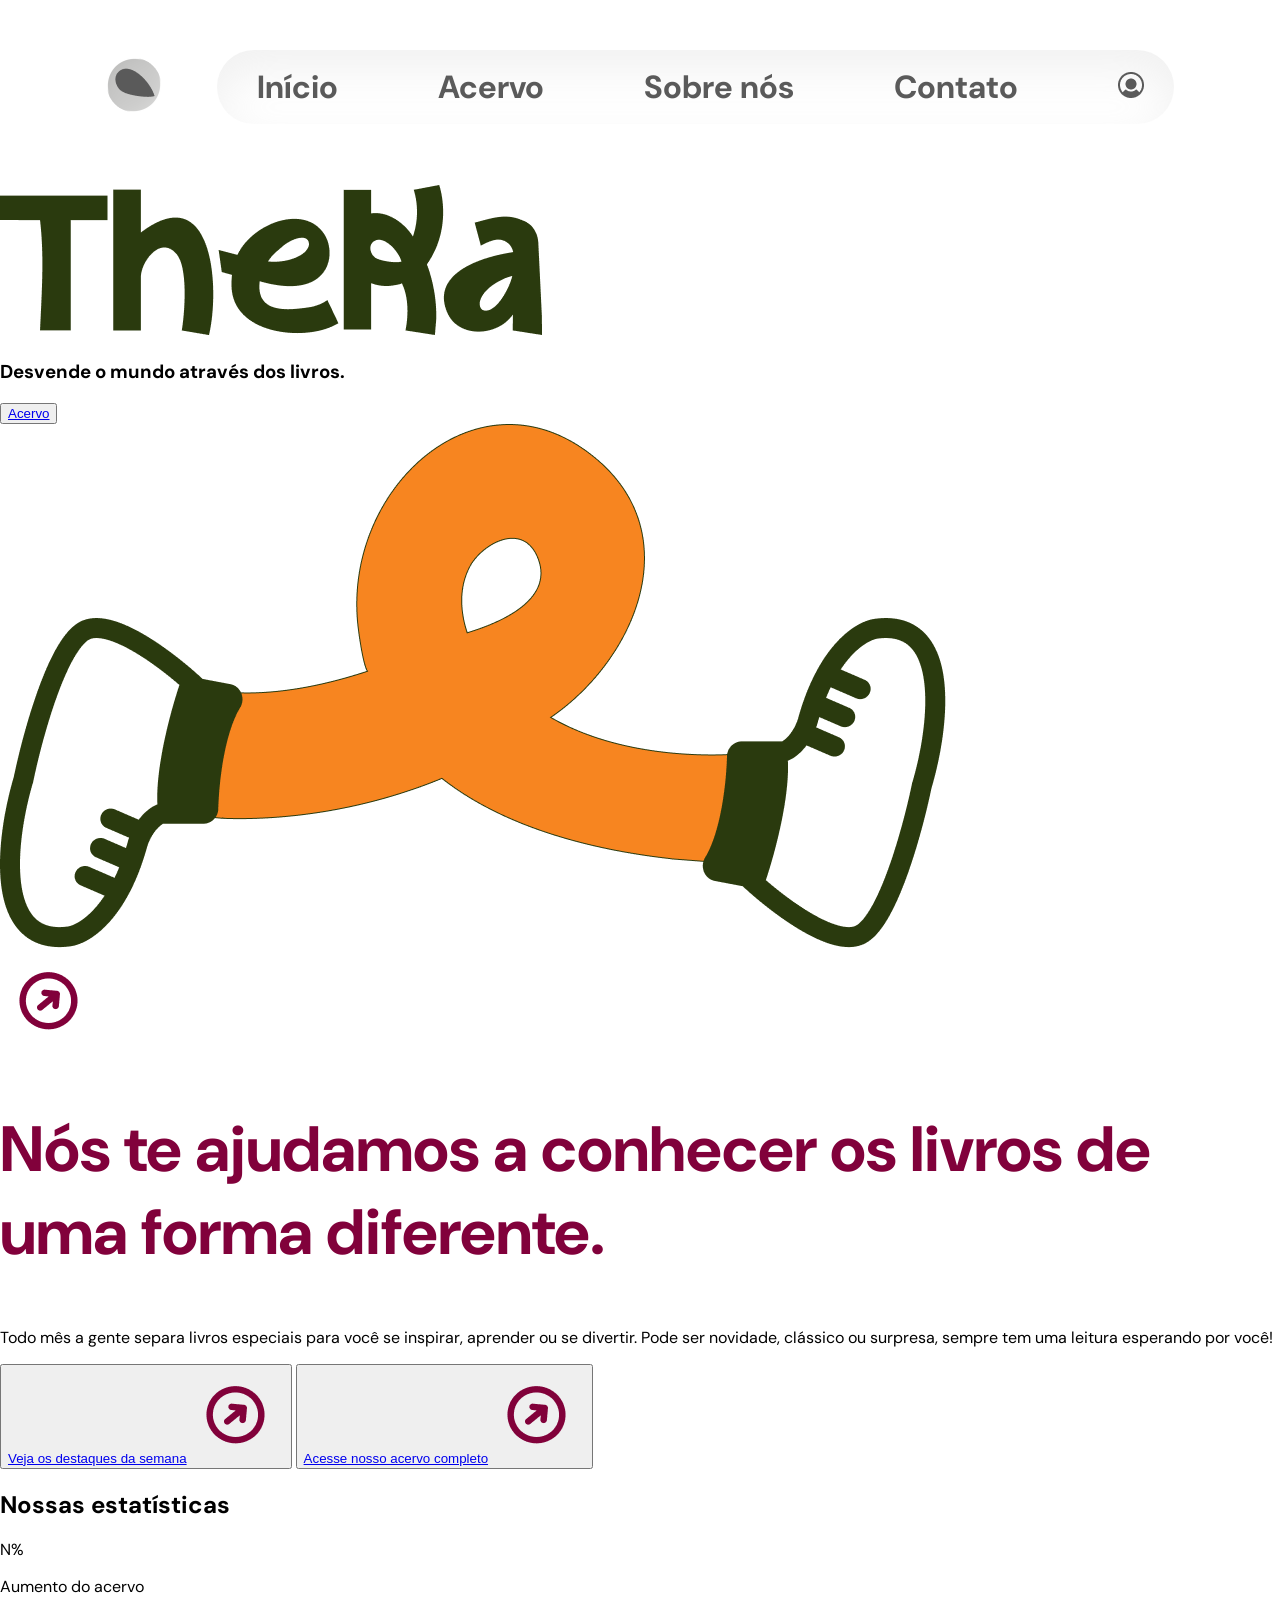
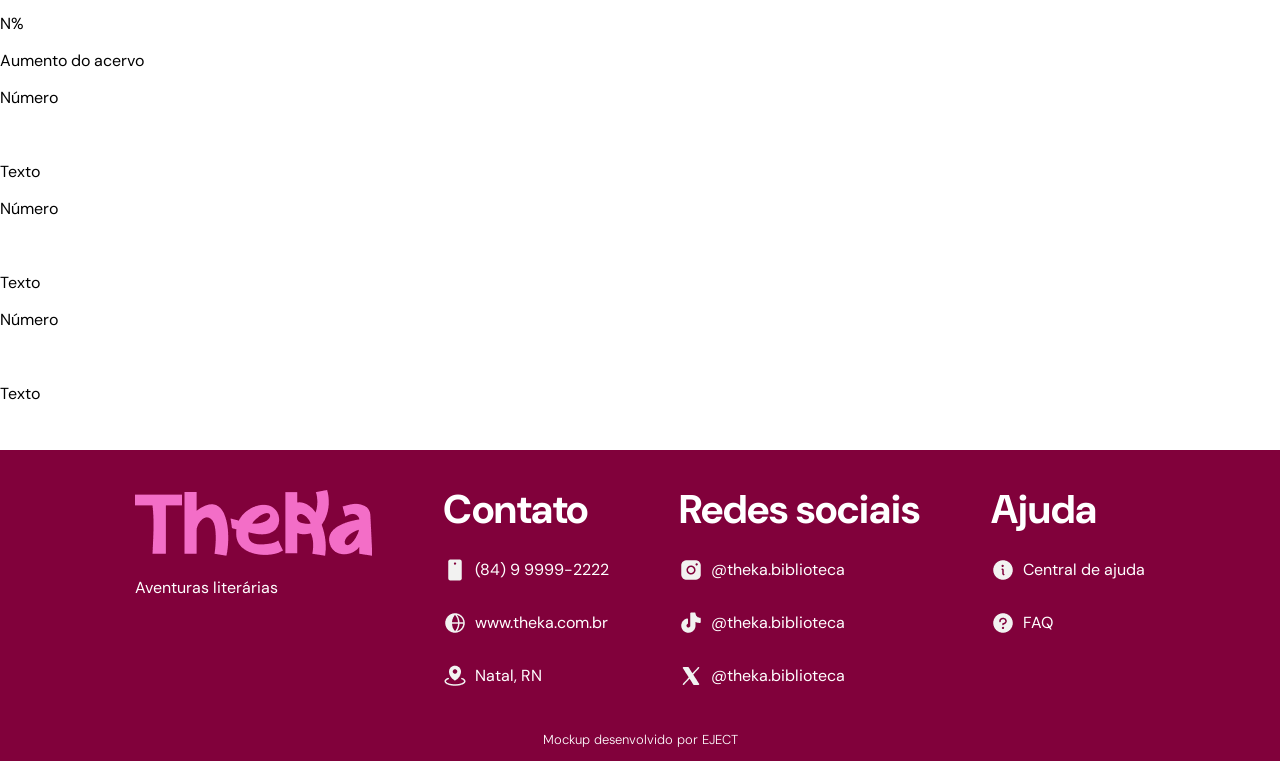
==== index.html @ d963aa7d "Tela Acervo/Tela início" ====
<!DOCTYPE html>
<html lang="pt-br">
<head>
    <meta charset="UTF-8">
    <meta name="viewport" content="width=device-width, initial-scale=1.0">
    <link rel="stylesheet" href="style/index.css">
    <link rel="stylesheet" href="style/header.css">
    <link rel="stylesheet" href="style/footer.css">
    <title>Início - Theka</title>
</head>
<body>
    <iframe id="frameHeader" src="../html/header.html" width="100%" frameborder="0"></iframe>
    <main>
        <section>
            <div>
                <div class="textoBannerInicio">
                    <img src="imagens/LogoTipo_Verde.png" alt="">
                    <h3>Desvende o mundo através dos livros.</h3>
                </div>
                <button><a href="html/acervo.html">Acervo</a></button>
            </div>
            <img src="imagens/Mascote_verde.png" alt="">
        </section>
        <section>
            <div>
                <img src="imagens/SetaRosa_Inicio.png" alt="">
                <h1 class="textoDestaqueH1">Nós te ajudamos a conhecer os livros de uma forma diferente.</h1>
                <p>Todo mês a gente separa livros especiais para você se inspirar, aprender ou se divertir. Pode ser novidade, clássico ou surpresa, sempre tem uma leitura esperando por você!</p>
                <div>
                    <button class="botaoAcervo_inicio"><a href="html/acervo.html">Veja os destaques da semana</a><img src="imagens/SetaRosa_Inicio.png" alt=""></button>
                    <button class="botaoAcervo_inicio"><a href="html/acervo.html">Acesse nosso acervo completo</a><img src="imagens/SetaRosa_Inicio.png" alt=""></button>
                </div>
            </div>
            <div>

            </div>
        </section>
        <section>
            <h1>Nossas estatísticas</h1>
            <div>
                <div>
                    <div>
                        <p>N%</p>
                        <p>Aumento do acervo</p>
                    </div>
                    <div>
                        <p>N%</p>
                        <p>Aumento do acervo</p>
                    </div>
                </div>
                <div>
                    <div>
                        <div>
                            <p>Número</p>
                            <img src="#" alt="">
                        </div>
                        <p>Texto</p>
                    </div>
                    <div>
                        <div>
                            <p>Número</p>
                            <img src="#" alt="">
                        </div>
                        <p>Texto</p>
                    </div>
                    <div>
                        <div>
                            <p>Número</p>
                            <img src="#" alt="">
                        </div>
                        <p>Texto</p>
                    </div>
                </div>
            </div>
        </section>
    </main>
    <iframe id="frameFooter" src="../html/footer.html" width="100%"  frameborder="0"></iframe>
</body>
</html>
---- style/index.css ----
@import url('https://fonts.googleapis.com/css2?family=DM+Sans:ital,opsz,wght@0,9..40,100..1000;1,9..40,100..1000&family=Inter:ital,opsz,wght@0,14..32,100..900;1,14..32,100..900&display=swap');
:root{
    --LARANJA300: #F78420;
    --LARANJA400: #C06516;
    --LARANJA500: #8C480D;
    --LARANJA600: #5B2D05;
    --ROSA200: #FFC1CF;
    --ROSA300: #FF83A4;
    --ROSA400: #FE177B;
    --ROSA500: #BF025A;
    --ROSA600: #81013B;
    --ROSA700: #48001D;
    --CINZA200: #CACAC9;
    --CINZA300: #A3A3A2;
    --CINZA400: #7E7E7D;
    --CINZA500: #5A5A5A;
    --CINZA600: #393939;
    --VERDEOLIVA200: #A2D54A;
    --VERDEOLIVA300: #82AB3A;
    --VERDEOLIVA400: #62832A;
    --VERDEOLIVA500: #455E1C;
    --VERDEOLIVA600: #2A3A0E;
}
body{
    margin: 0 auto;
    font-family: "DM Sans", "Inter", sans-serif;
}


.Login_Cadastro_RecuperacaoDeSenha{
    display: flex;
    height: 1080px;
}
.secao_imagem_Login_Cadastro_RecuperacaoDeSenha{
    background-color: var(--LARANJA500);
    width: 60%;
}
.LogoTipo_Login_Cadastro_RecuperacaoDeSenha{
    position: absolute;
    top: 135%;
    left: 5%;
}
#Mascote_Login{
    position: absolute;
    top: 30%;
    right: 50%;
    display: block;
    width: 70rem;
}
.secao_formulario_Login_Cadastro_RecuperacaoDeSenha{
    width: 40%;
    display: flex;
    justify-content: center;
    align-items: center;
    background-color: white;
    position: relative;
}
.Formulario_Login_Cadastro_RecuperacaoDeSenha{
    color: var(--LARANJA300);
    display: flex;
    flex-direction: column;
    gap: 1rem;
}
label{
    font-size: 24px;
    font-weight: 700;
    color: var(--LARANJA300);
}
input{
    border: 2px solid var(--LARANJA300);
    border-radius: 100px;
    width: 421px;
    height: 40px;
}
input::placeholder{
   padding-left: 1rem;
   color: var(--LARANJA300);
}
.Login_Cadastro_RecuperacaoDeSenha_TextoDestaque{
    color: var(--LARANJA300);
    font-size: 64px;
}
.Rotulo_Formulario_Login_Cadastro_RecuperacaoDeSenha{
    display: flex;
    flex-direction: column;
    gap: 0.5rem;
}
.Links_RecuperacaoDeAcesso{
    color: var(--LARANJA300);
    text-decoration: none;
    font-size: 18px;
    font-weight: 600
}
#Links_Login{
    display: flex;
    flex-direction: column;
    align-items: center;
}
#Botao_Login{
    width: 89px;
    height: 44px;
    background-color: var(--LARANJA300);
    color: white;
    border: none;
    border-radius: 100px;
    font-size: 16px;
    font-family: "DM Sans", sans-serif;
    font-weight: 800;
    position: relative;
    left: 339px;
    bottom: 20px;
}
.Botao_Enviar_RecuperacaoDeSenha{
    width: 89px;
    height: 44px;
    background-color: var(--LARANJA300);
    color: white;
    border: none;
    border-radius: 100px;
    font-size: 16px;
    font-family: "DM Sans", sans-serif;
    font-weight: 800;
}
.Botao_Voltar_RecuperacaoDeSenha{
    width: 89px;
    height: 44px;
    background-color: white;
    color: var(--LARANJA300);
    border: 2px solid var(--LARANJA300);
    border-radius: 100px;
    font-size: 16px;
    font-family: "DM Sans", sans-serif;
    font-weight: 800;
}
.Botao_Voltar_RecuperacaoDeSenha a{
    text-decoration: none;
    color: var(--LARANJA300);
}
.Botoes_RecuperacaoDeSenha_Cadastro{
    display: flex;
    justify-content: right;
    gap: 1rem;
    margin-top: 3rem;
}
.Input_RecuperacaoDeSenha{
    border: 2px solid var(--LARANJA300);
    border-radius: 100px;
    width: 476px;
    height: 40px;
}
.Mascote_RecuperacaoDeSenha{
    position: absolute;
    display: block;
    width: 70rem;
    top: 30%;
}
#Botao_Cancelar_Cadastro{
    width: 89px;
    height: 44px;
    background-color: white;
    color: var(--LARANJA300);
    border: 2px solid var(--LARANJA300);
    border-radius: 100px;
    font-size: 16px;
    font-family: "DM Sans", sans-serif;
    font-weight: 800;
}
#Botao_Salvar_Cadastro{
    width: 89px;
    height: 44px;
    background-color: var(--LARANJA300);
    color: white;
    border: none;
    border-radius: 100px;
    font-size: 16px;
    font-family: "DM Sans", sans-serif;
    font-weight: 800;
}
.Mascote_Cadastro{
    position: absolute;
    display: block;
    width: 70rem;
    top: 30%;
    left: 5%;
}
#Contato{
    display: flex;
    flex-direction: column;
    align-items: center;
    justify-content: left;
}
#container_Contato{
    display: flex;
    gap: 3rem;
}
.Rotulo_Formulario_Contato{
    display: flex;
    flex-direction: column;
    gap: 0.2rem;
    
}
.Rotulo_Formulario_Contato label{
    color: var(--ROSA700);
}
#Formulario_Contato{
    display: flex;
    flex-direction: column;
    gap: 0.7rem;
    color: var(--ROSA700);
}
.entrada_Contato{
    width: 416px;
    border: 2px solid var(--ROSA700);
    background-color: transparent;
}
#TextoDestaque_Formulario_Contato{
    font-size: 32px;
    font-weight: 700;
    margin: 20px;
    color: var(--ROSA700);
}
#container_Contato{
    background-color: #F8F8F8;
    width: 1200px;
    height: 543px;
    border-radius: 20px;
}
#container_ContatoLocalizacao{
    width: 55%;
}
iframe{
    width: 100%;
    height: 416px;
}

.botaoAtivo_unidades{
    height: 44px;
    border: none;
    border-radius: 100px;
    background-color: var(--ROSA700);
    color: white;
    font-size: 16px;
    font-family: "DM Sans", sans-serif;
    font-weight: 800;
    padding: 0.5rem;
    margin-right: 0.5rem;
}
.botaoInativo_unidades{
    height: 44px;
    border: none;
    border-radius: 100px;
    background-color: var(--CINZA400);
    color: white;
    font-size: 16px;
    font-family: "DM Sans", sans-serif;
    font-weight: 800;
    padding: 0.5rem;
    margin-right: 0.5rem;
}
#endereco_Contato_Unidades{
    font-size: 14px;
    font-weight: 300;
}
#container_Contato_BotoesUnidades{
    margin-top: 0.5rem;
    margin-left: 0.5rem;
}
#Botao_Enviar_Contato{
    height: 44px;
    width: 124px;
    border: none;
    border-radius: 100px;
    background-color: var(--ROSA700);
    color: white;
    font-size: 16px;
    font-family: "DM Sans", sans-serif;
    font-weight: 800;
    padding: 0.5rem;
    margin-right: 0.5rem;
    display: flex;
    justify-content: center;
    align-items: center;
    gap: 0.4rem;
}
#Botao_Cancelar_Contato{
    font-size: 16px;
    font-family: "DM Sans", sans-serif;
    font-weight: 800;
    color: var(--ROSA700);
    border: 2px solid var(--ROSA700);
    border-radius: 100px;
    height: 44px;
    width: 112px;
}
.Botoes_Formulario_Contato{
    display: flex;
    align-items: center;
    justify-content: right;
}
#TextoDestaque_Contato{
    color: var(--ROSA600);
    font-size: 64px;
    font-weight: 700;
    margin-bottom: 10px;
    position: relative;
    right: 485px;
}
#container_TextoDestaque_Contato{
    display: flex;
    justify-content: left;
   
}
#frameFooter{
    width: 100%;
    height: 350px;
}
#frameHeader{
    height: fit-content;
}

.textoDestaqueCarrosselAcervo{
    font-size: 103.3px;
    font-weight: bold;
    color: var(--ROSA600);
    margin-top: 0;
    margin-bottom: 70px;
    line-height: 100px;
}
.tituloLivro{
    color: var(--CINZA600);
    font-size: 40px;
    font-weight: bold;
}
.autorLivro{
    font-size: 20px;
    font-weight: bold;
    color: var(--CINZA600);
}
.novidadesDaSemana{
    display: flex;
    align-items: start;
    justify-content: center;
    gap: 33px;

}
.tituloDescricao_livro h2{
    margin-bottom: 0;
    margin-top: 0;
}
.tituloDescricao_livro h4{
    margin-top: 1px;
}
.livroNovidadesSemana{
    margin-top: 20px;
    position: relative;
}
.capaLivro{
    display: block;
    width: 263px;
}
.setaCapaLivro{
    position: absolute;
    top: 10px;
    right: 10px;
}
.textoDestaqueH1{
    font-size: 64px;
    font-weight: bold;
    color: var(--ROSA600);
}
.textoFilto{
    font-size: 24px;
    color: var(--CINZA400);
}
.botao_FiltoCategoria{
    width: 201px;
    height: 44px;
    border: 2px solid var(--ROSA600);
    border-radius: 100px;
    font-family: 'DM Sans', sans-serif;
    color: var(--ROSA600);
    background-color: white;
    display: flex;
    justify-content: space-between;
    align-items: center;
    padding-left: 10px;
    padding-right: 10px;
}
.botao_FiltroBuscar{
    width: 130px;
    height: 44px;
    border: 0;
    border-radius: 100px;
    font-family: 'DM Sans', sans-serif;
    font-weight: bold;
    color: white;
    background-color: var(--ROSA600);
    display: flex;
    justify-content: space-between;
    align-items: center;
    padding-left: 10px;
    padding-right: 10px;
}
.filtroAcervo{
    display: flex;
    align-items: center;
    justify-content: space-between;
    border: 2px solid var(--ROSA600);
    width: 1203px;
    border-radius: 100px;
    padding-left: 10px;
    padding-right: 10px;
    margin-top: 0;
}
.botoes_FiltroAcervo{
    display: flex;
    gap: 10px;
}
.containerFiltroAcervo{
    display: flex;
    flex-direction: column;
    align-items: center;
    margin-top: 40px;
    margin-bottom: 60px;
    
}
.containerFiltroAcervo h1{
    position: relative;
    right: 320px;
    margin-bottom: 10px;
}
.livrosAcervo{
    display: grid;
    grid-template-columns: repeat(5, 230px);
    place-items: center;
    justify-content: center;
    gap: 21px;
}
.numerosPassar{
    font-size: 32px;
    color: var(--CINZA200);
}
.numeroPassar2{
    font-size: 32px;
    color: white;
    background-color: var(--ROSA600);
    border-radius: 100px;
    width: 62px;
    height: 62px;
    text-align: center;
}
.numeroPassar2 p{
    margin: 9px;
}
.passarPagina{
    display: flex;
    align-items: center;
    gap: 30px;
    justify-content: right;
    margin-right: 145px;
    margin-top: 20px;
}
---- style/header.css ----
@import url('https://fonts.googleapis.com/css2?family=DM+Sans:ital,opsz,wght@0,9..40,100..1000;1,9..40,100..1000&family=Inter:ital,opsz,wght@0,14..32,100..900;1,14..32,100..900&display=swap');
:root{
    --LARANJA500: #8C480D;
    --LARANJA400: #C06516;
    --LARANJA300: #F78420;
    --ROSA700: #48001D;
    --ROSA600: #81013B;
    --ROSA500: #BF025A;
    --ROSA400: #FE177B;
    --CINZA400: #7E7E7D;
    --CINZA500: #5A5A5A;
}
body{
    margin: 0 auto;
    font-family: "DM Sans", "Inter", sans-serif;
}
header{
    display: flex;
    justify-content: center;
    gap: 56px;
    align-items: center;
    margin-top: 20px;
}
.containerTexto_nav{
    display: flex;
    gap: 100px;
    list-style: none;
    padding-right: 30px;
}
.texto_nav a{
    text-decoration: none;
    color: var(--CINZA500);
    font-size: 32px;
    font-weight: 700;
}
nav{
    background: transparent;
    backdrop-filter: blur(90%);
    box-shadow: inset 0 20px 45px rgba(200, 200, 200, 0.25);
    border-radius: 100px;
}
---- style/footer.css ----
@import url('https://fonts.googleapis.com/css2?family=DM+Sans:ital,opsz,wght@0,9..40,100..1000;1,9..40,100..1000&family=Inter:ital,opsz,wght@0,14..32,100..900;1,14..32,100..900&display=swap');
:root{
    --LARANJA500: #8C480D;
    --LARANJA400: #C06516;
    --LARANJA300: #F78420;
    --ROSA700: #48001D;
    --ROSA600: #81013B;
    --ROSA500: #BF025A;
    --ROSA400: #FE177B;
    --CINZA400: #7E7E7D;
}
body{
    margin: 0 auto;
    font-family: "DM Sans", "Inter", sans-serif;
    margin-top: 30px;
}
footer{
    background-color: var(--ROSA600);
    color: #ffff;
    display: flex;
    flex-direction: column;
    align-items: center;
}
#EJECT{
    font-size: 13px;
    font-weight: 300;
}
.subtituloFooter{
    font-size: 40px;
    font-weight: 700;
    margin-bottom: 8px;
}
.container_footer{
    width: 90%;
    display: flex;
    justify-content: space-evenly;
}
.listasFooter{
    list-style-type: none;
    margin-top: 1px;
    padding: 0;
}
.itensLista_footer{
    display: flex;
    align-items: center;
    gap: 0.5rem;
}
.itensLista_footer img{
    width: auto;
    height: 100%;
}.logoFooter{
    margin-top: 40px;
}
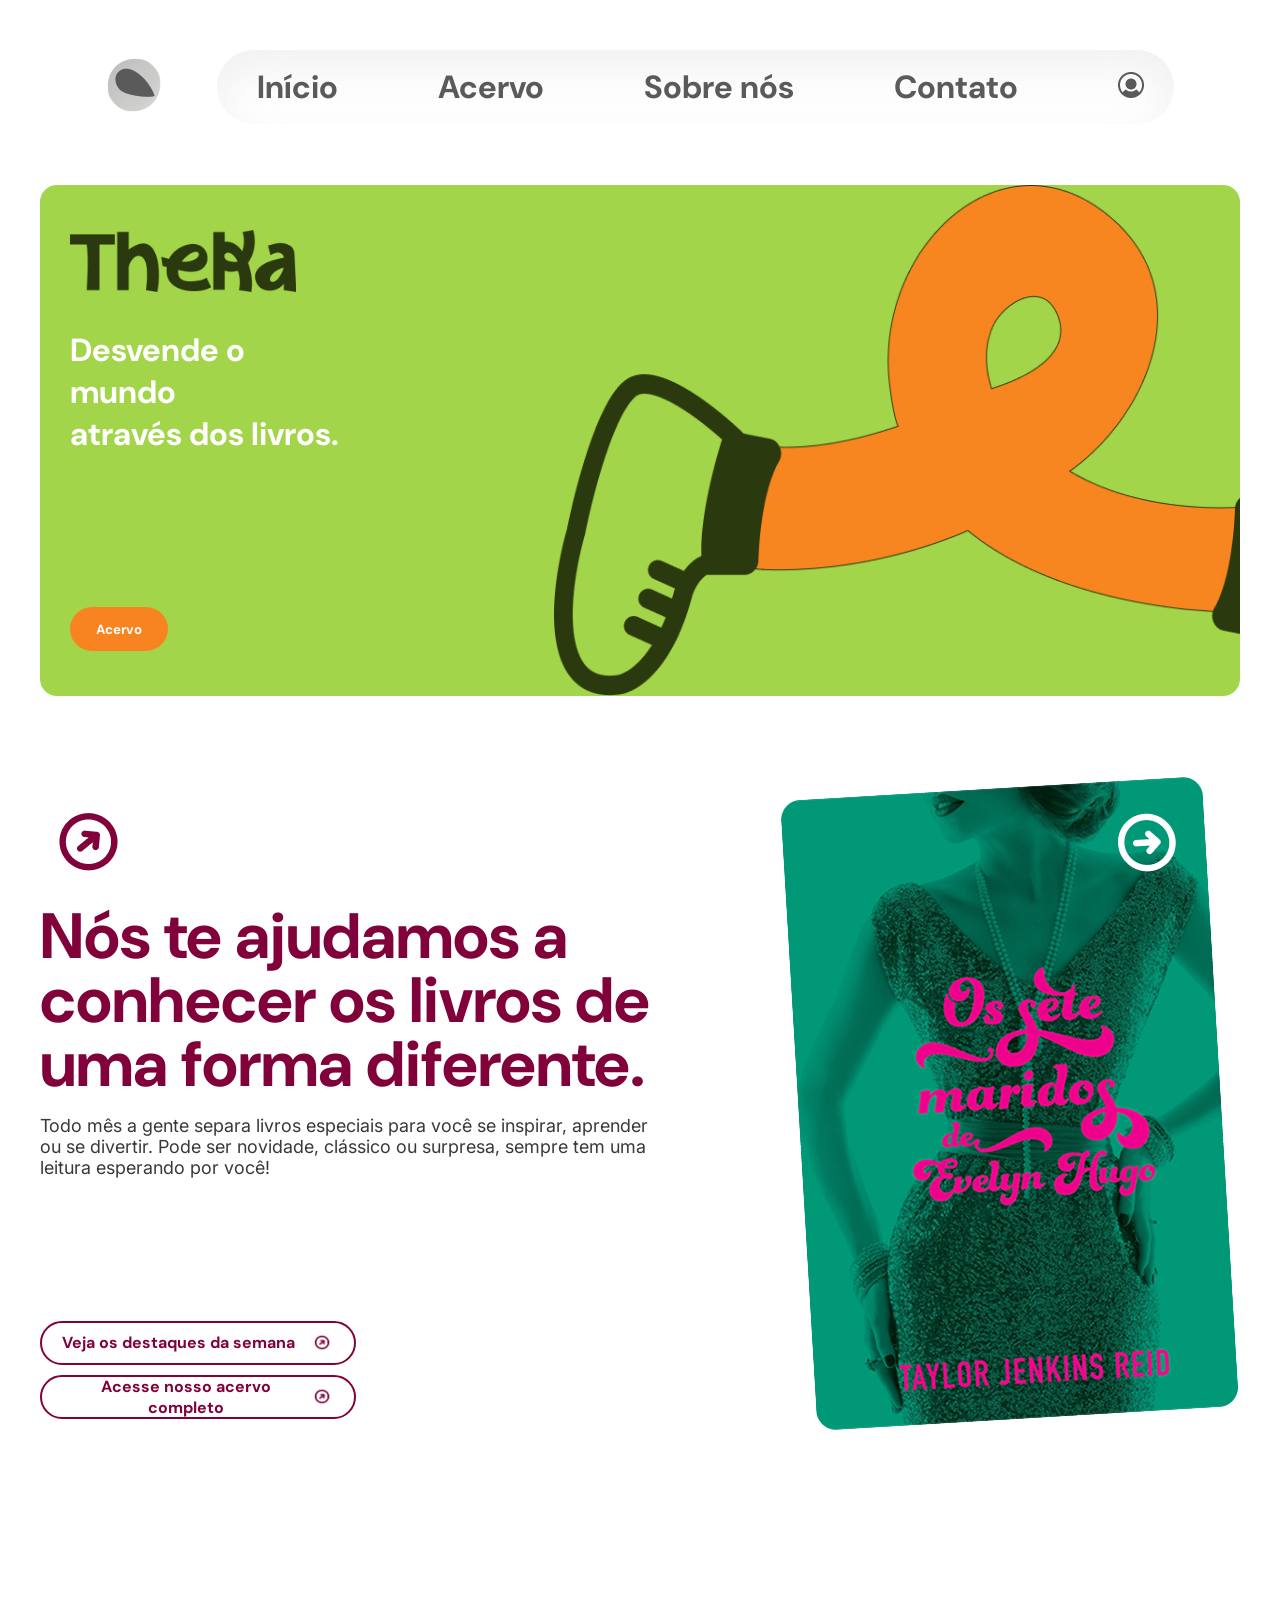
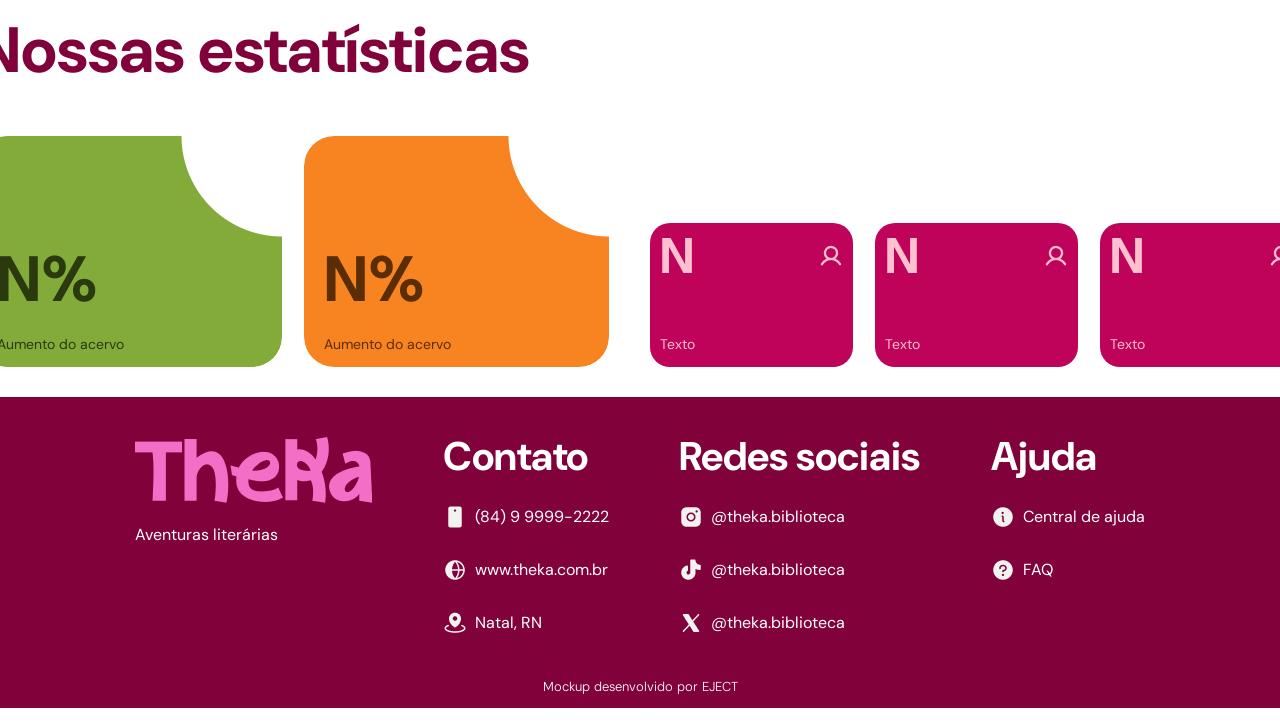
==== commit 9781149a: "Tela Home" ====
--- a/index.html
+++ b/index.html
@@ -9,71 +9,73 @@
     <title>Início - Theka</title>
 </head>
 <body>
-    <iframe id="frameHeader" src="../html/header.html" width="100%" frameborder="0"></iframe>
-    <main>
-        <section>
-            <div>
+    <iframe id="frameHeader" src="html/header.html" width="100%" frameborder="0"></iframe>
+    <main class="mainInicio">
+        <section class="secaoBannerInicio">
+            <div class="textoBotaoBannerInicio">
                 <div class="textoBannerInicio">
-                    <img src="imagens/LogoTipo_Verde.png" alt="">
-                    <h3>Desvende o mundo através dos livros.</h3>
+                    <img src="imagens/LogoTipo_Verde.png" width="226px" alt="">
+                    <h3 class="textoDestaque_Banner">Desvende o mundo <br> através dos livros.</h3>
                 </div>
-                <button><a href="html/acervo.html">Acervo</a></button>
+                <button class="botaoBannerArcevo"><a href="html/acervo.html">Acervo</a></button>
             </div>
-            <img src="imagens/Mascote_verde.png" alt="">
+            <div class="containerMascoteBanner">
+                <img src="imagens/Mascote_verde.png" alt="">
+            </div>
         </section>
-        <section>
+        <section class="secaoCarrosselInicio">
             <div>
                 <img src="imagens/SetaRosa_Inicio.png" alt="">
                 <h1 class="textoDestaqueH1">Nós te ajudamos a conhecer os livros de uma forma diferente.</h1>
-                <p>Todo mês a gente separa livros especiais para você se inspirar, aprender ou se divertir. Pode ser novidade, clássico ou surpresa, sempre tem uma leitura esperando por você!</p>
-                <div>
+                <p class="paragrafosPadrao">Todo mês a gente separa livros especiais para você se inspirar, aprender ou se divertir. Pode ser novidade, clássico ou surpresa, sempre tem uma leitura esperando por você!</p>
+                <div class="botoesCarrosselInicio">
                     <button class="botaoAcervo_inicio"><a href="html/acervo.html">Veja os destaques da semana</a><img src="imagens/SetaRosa_Inicio.png" alt=""></button>
                     <button class="botaoAcervo_inicio"><a href="html/acervo.html">Acesse nosso acervo completo</a><img src="imagens/SetaRosa_Inicio.png" alt=""></button>
                 </div>
             </div>
             <div>
-
+                <img src="imagens/livro 3.png" alt="">
             </div>
         </section>
-        <section>
-            <h1>Nossas estatísticas</h1>
-            <div>
-                <div>
-                    <div>
-                        <p>N%</p>
-                        <p>Aumento do acervo</p>
+        <section class="secaoEstatisticas">
+            <h1 class="textoDestaqueH1">Nossas estatísticas</h1>
+            <div class="containerEstatisticas">
+                <div class="containerEstatisticasCard">
+                    <div class="cardInicioGrande">
+                        <p class="numeroCardInicio">N%</p>
+                        <p class="textoCardInicio">Aumento do acervo</p>
                     </div>
-                    <div>
-                        <p>N%</p>
-                        <p>Aumento do acervo</p>
+                    <div class="cardInicioGrande2">
+                        <p class="numeroCardInicio2">N%</p>
+                        <p class="textoCardInicio2">Aumento do acervo</p>
                     </div>
                 </div>
-                <div>
-                    <div>
-                        <div>
-                            <p>Número</p>
-                            <img src="#" alt="">
+                <div class="containerEstatisticasCard">
+                    <div class="cardInicioPequeno">
+                        <div class="containerNumeroImagem">
+                            <p class="numeroCardPequeno">N</p>
+                            <img src="imagens/IconePessoaInicio.png" alt="">
                         </div>
-                        <p>Texto</p>
+                        <p class="textoCardPequeno">Texto</p>
                     </div>
-                    <div>
-                        <div>
-                            <p>Número</p>
-                            <img src="#" alt="">
+                    <div class="cardInicioPequeno">
+                        <div class="containerNumeroImagem">
+                            <p class="numeroCardPequeno">N</p>
+                            <img src="imagens/IconePessoaInicio.png" alt="">
                         </div>
-                        <p>Texto</p>
+                        <p class="textoCardPequeno">Texto</p>
                     </div>
-                    <div>
-                        <div>
-                            <p>Número</p>
-                            <img src="#" alt="">
+                    <div class="cardInicioPequeno">
+                        <div class="containerNumeroImagem">
+                            <p class="numeroCardPequeno">N</p>
+                            <img src="imagens/IconePessoaInicio.png" alt="">
                         </div>
-                        <p>Texto</p>
+                        <p class="textoCardPequeno">Texto</p>
                     </div>
                 </div>
             </div>
         </section>
     </main>
-    <iframe id="frameFooter" src="../html/footer.html" width="100%"  frameborder="0"></iframe>
+    <iframe id="frameFooter" src="html/footer.html" width="100%"  frameborder="0"></iframe>
 </body>
 </html>
--- a/style/index.css
+++ b/style/index.css
@@ -367,6 +367,7 @@
     font-size: 64px;
     font-weight: bold;
     color: var(--ROSA600);
+    line-height: 64px;
 }
 .textoFilto{
     font-size: 24px;
@@ -460,3 +461,176 @@
     margin-right: 145px;
     margin-top: 20px;
 }
+.textoDestaque_Banner{
+    color: white;
+    font-size: 32px;
+}
+.botaoBannerArcevo{
+    width: 98px;
+    height: 44px;
+    background-color: var(--LARANJA300);
+    border: 0;
+    border-radius: 100px;
+}
+.botaoBannerArcevo a{
+    color: white;
+    text-decoration: none;
+    font-family: 'DM Sans', sans-serif;
+    font-weight: bold;
+}
+.secaoBannerInicio{
+    background-color: var(--VERDEOLIVA200);
+    width: 1200px;
+    height: 511px;
+    border-radius: 17px;
+    display: flex;
+    align-items: center;
+    justify-content: center;
+}
+.textoBotaoBannerInicio{
+    display: flex;
+    flex-direction: column;
+    gap: 120px;
+    justify-content: center;
+    margin-left: 30px;
+}
+.containerMascoteBanner{
+    width: 75%;
+    height: 100%;
+    overflow: hidden;
+}
+.containerMascoteBanner img{
+    width: 100%;
+    height: 100%;
+    position: relative;
+    left: 200px;
+}
+.botaoAcervo_inicio{
+    width: 316px;
+    height: 44px;
+    display: flex;
+    align-items: center;
+    justify-content: space-between;
+    border: 2px solid var(--ROSA600);
+    background-color: white;
+    border-radius: 100px;
+    padding-left: 20px;
+    padding-right: 20px;
+}
+.botaoAcervo_inicio img{
+    width: 24px;
+}
+.botaoAcervo_inicio a{
+    text-decoration: none;
+    color: var(--ROSA600);
+    font-family: 'DM Sans', sans-serif;
+    font-weight: bold;
+    font-size: 16px;
+}
+.paragrafosPadrao{
+    font-family: 'Inter', sans-serif;
+    font-size: 18px;
+    color: var(--CINZA600);
+}
+.secaoCarrosselInicio{
+    display: flex;
+    justify-content: center;
+    align-items: center;
+    gap: 130px;
+    width: 1200px;
+    margin-bottom: 50px;
+}
+.botoesCarrosselInicio{
+    display: flex;
+    flex-direction: column;
+    gap: 10px;
+    margin-top: 143px;
+}
+.secaoCarrosselInicio h1{
+    margin-top: 10px;
+    margin-bottom: 5px;
+}
+.cardInicioGrande{
+    background-color: var(--VERDEOLIVA300);
+    display: flex;
+    flex-direction: column;
+    justify-content: end;
+    width: 285px;
+    height: 231px;
+    border-radius: 30px;
+    mask: radial-gradient(circle at top right, transparent 100px, black 101px) top right;
+    padding-left: 20px;
+}
+.numeroCardInicio{
+    font-size: 64px;
+    color: var(--VERDEOLIVA600);
+    font-weight: bold;
+    margin: 0
+}
+.textoCardInicio{
+    color: var(--VERDEOLIVA600);
+    font-size: 14px;
+}
+.cardInicioGrande2{
+    background-color: var(--LARANJA300);
+    display: flex;
+    flex-direction: column;
+    justify-content: end;
+    width: 285px;
+    height: 231px;
+    border-radius: 30px;
+    mask: radial-gradient(circle at top right, transparent 100px, black 101px) top right;
+    padding-left: 20px;
+}
+.numeroCardInicio2{
+    font-size: 64px;
+    color: var(--LARANJA600);
+    font-weight: bold;
+    margin: 0
+}
+.textoCardInicio2{
+    color: var(--LARANJA600);
+    font-size: 14px;
+}
+.cardInicioPequeno{
+    width: 183px;
+    height: 144px;
+    background-color: var(--ROSA500);
+    border-radius: 20px;
+    padding-left: 10px;
+    padding-right: 10px;
+    display: flex;
+    flex-direction: column;
+    justify-content: space-between;
+}
+.numeroCardPequeno{
+    font-size: 50px;
+    color: var(--ROSA200);
+    font-weight: bold;
+    margin: 0;
+}
+.textoCardPequeno{
+    font-size: 14px;
+    color: var(--ROSA200);
+}
+.containerNumeroImagem{
+    display: flex;
+    align-items: center;
+    justify-content: space-between;
+}
+.containerEstatisticas{
+    display: flex;
+    align-items: end;
+    justify-content: center;
+    gap: 41px;
+}
+.containerEstatisticasCard{
+    display: flex;
+    gap: 22px;
+}
+.mainInicio{
+    display: flex;
+    flex-direction: column;
+    align-items: center;
+    gap: 80px;
+}
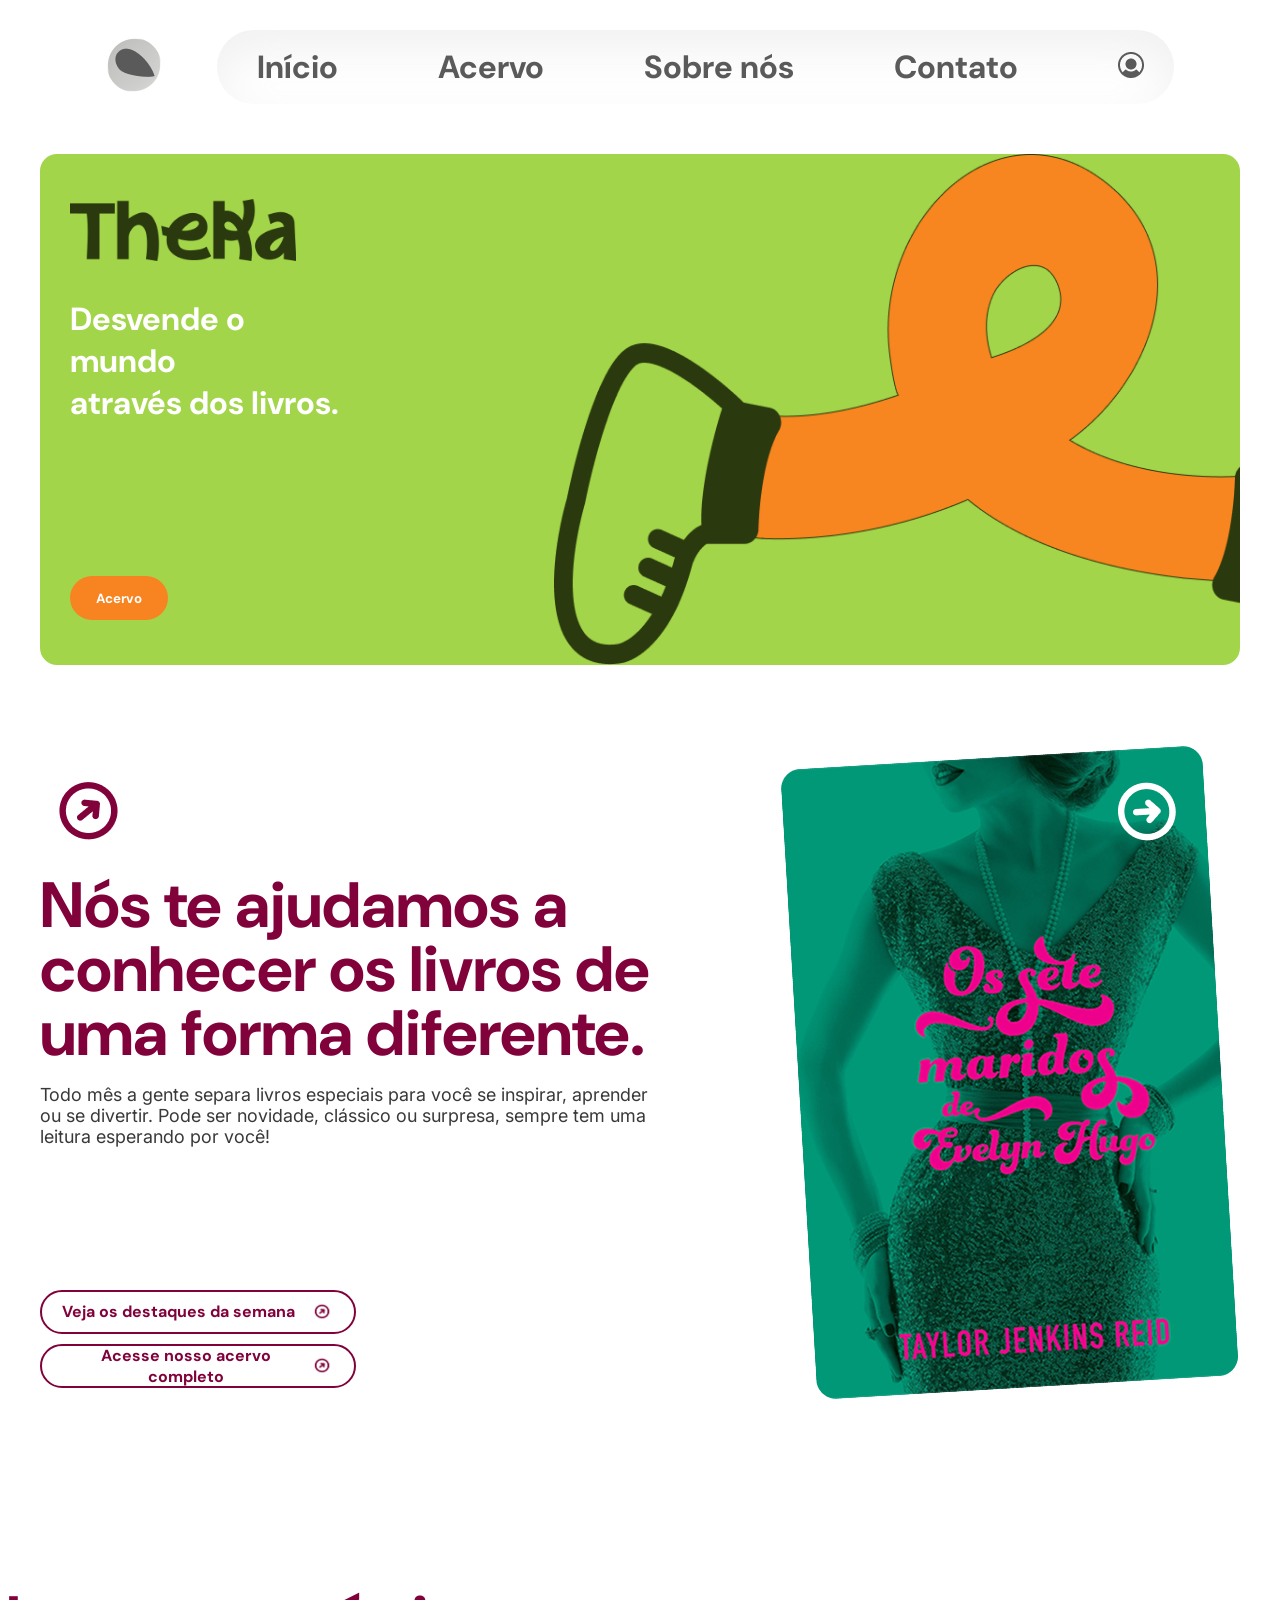
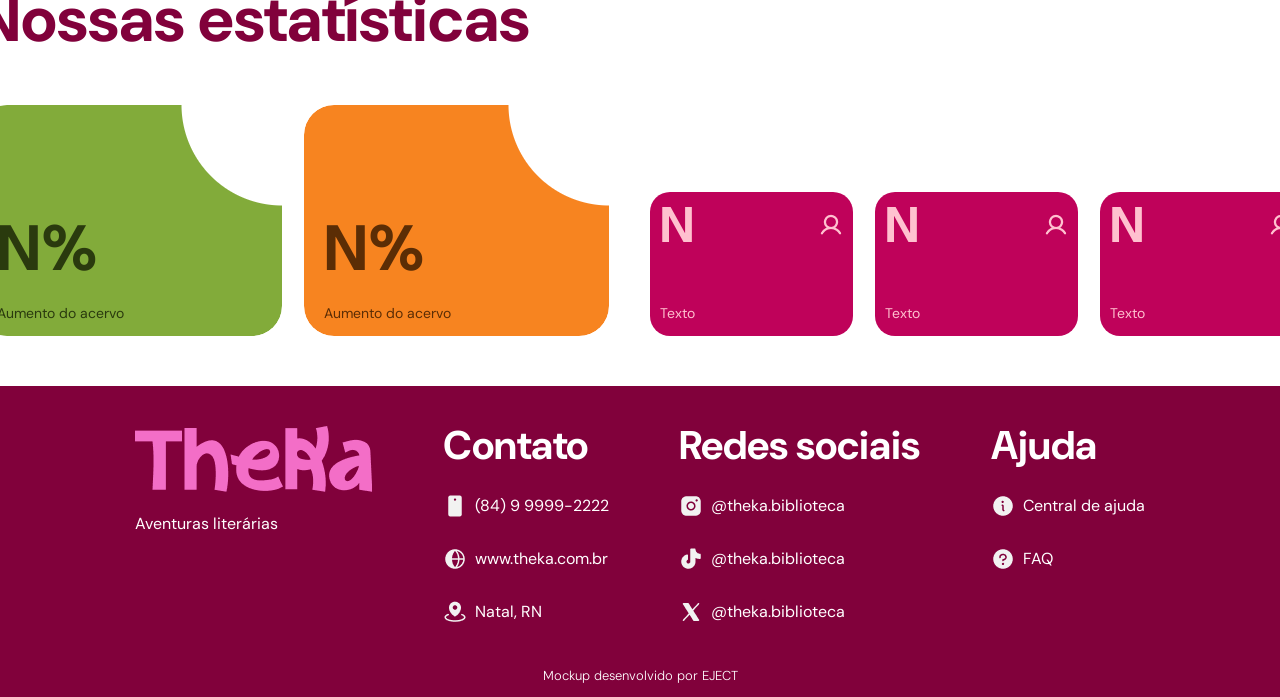
==== commit 2453e586: "Footer e header - Mudanças" ====
--- a/index.html
+++ b/index.html
@@ -9,7 +9,18 @@
     <title>Início - Theka</title>
 </head>
 <body>
-    <iframe id="frameHeader" src="html/header.html" width="100%" frameborder="0"></iframe>
+    <header>
+        <div id="logoTheka_header"><img src="../imagens/LogoTipo_folha.png" alt=""></div>
+        <nav>
+            <ul class="containerTexto_nav">
+                <li class="texto_nav"><a href="../index.html">Início</a></li>
+                <li class="texto_nav"><a href="../html/acervo.html">Acervo</a></li>
+                <li class="texto_nav"><a href="#">Sobre nós</a></li>
+                <li class="texto_nav"><a href="../html/contato.html">Contato</a></li>
+                <li class="texto_nav"><a href="#"><img src="../imagens/Icone_Perfil.png" alt=""></a></li>
+            </ul>
+        </nav>
+    </header>
     <main class="mainInicio">
         <section class="secaoBannerInicio">
             <div class="textoBotaoBannerInicio">
@@ -76,6 +87,37 @@
             </div>
         </section>
     </main>
-    <iframe id="frameFooter" src="html/footer.html" width="100%"  frameborder="0"></iframe>
+    <footer>
+        <div class="container_footer">
+            <div class="logoFooter">
+                <img src="../imagens/LogoTipo_rosa.png" alt="">
+                <p>Aventuras literárias</p>
+            </div>
+            <div class="container_contato_redes_ajuda">
+                <h2 class="subtituloFooter">Contato</h2>
+                <ol class="listasFooter">
+                    <li class="itensLista_footer"><img src="../imagens/Icone_Cel.png" alt=""><p>(84) 9 9999-2222</p></li>
+                    <li class="itensLista_footer"><img src="../imagens/Icone_Site.png" alt=""><p>www.theka.com.br</p></li>
+                    <li class="itensLista_footer"><img src="../imagens/Icone_Loc.png" alt=""><p>Natal, RN</p></li>
+                </ol>
+            </div>
+            <div class="container_contato_redes_ajuda">
+                <h2 class="subtituloFooter">Redes sociais</h2>
+                <ol class="listasFooter">
+                    <li class="itensLista_footer"><img src="../imagens/Icone_insta.png" alt="Logo da rede social Instagram"><p>@theka.biblioteca</p></li>
+                    <li class="itensLista_footer"><img src="../imagens/Icone_tiktok.png" alt="Logo da rede social Tiktok"><p>@theka.biblioteca</p></li>
+                    <li class="itensLista_footer"><img src="../imagens/Icone_X.png" alt="Logo da rede social X"><p>@theka.biblioteca</p></li>
+                </ol>
+            </div>
+            <div class="container_contato_redes_ajuda">
+                <h2 class="subtituloFooter">Ajuda</h2>
+                <ol class="listasFooter">
+                    <li class="itensLista_footer"><img src="../imagens/Icone_ajuda.png" alt=""><p>Central de ajuda</p></li>
+                    <li class="itensLista_footer"><img src="../imagens/Icone_FAQ.png" alt=""><p>FAQ</p></li>
+                </ol>
+            </div>  
+        </div>
+        <p id="EJECT">Mockup desenvolvido por EJECT</p>
+    </footer>
 </body>
 </html>
--- a/style/index.css
+++ b/style/index.css
@@ -310,12 +310,11 @@
     justify-content: left;
    
 }
-#frameFooter{
-    width: 100%;
-    height: 350px;
-}
-#frameHeader{
-    height: fit-content;
+footer{
+    margin-top: 50px;
+}
+header{
+    margin-bottom: 50px;
 }
 
 .textoDestaqueCarrosselAcervo{
@@ -460,6 +459,27 @@
     justify-content: right;
     margin-right: 145px;
     margin-top: 20px;
+}.opcoesFiltroAcervo{
+    width: 201px;
+    border: 2px solid var(--ROSA600);
+    border-radius: 100px;
+    font-family: 'DM Sans', sans-serif;
+    color: var(--ROSA600);
+    background-color: white;
+    display: flex;
+    justify-content: space-between;
+    align-items: center;
+    padding-left: 10px;
+    padding-right: 10px;
+}
+select option{
+    border: 1px solid var(--ROSA600);
+    border-radius: 100px;
+
+}
+.linhaFiltro{
+    width: 190px;
+    
 }
 .textoDestaque_Banner{
     color: white;
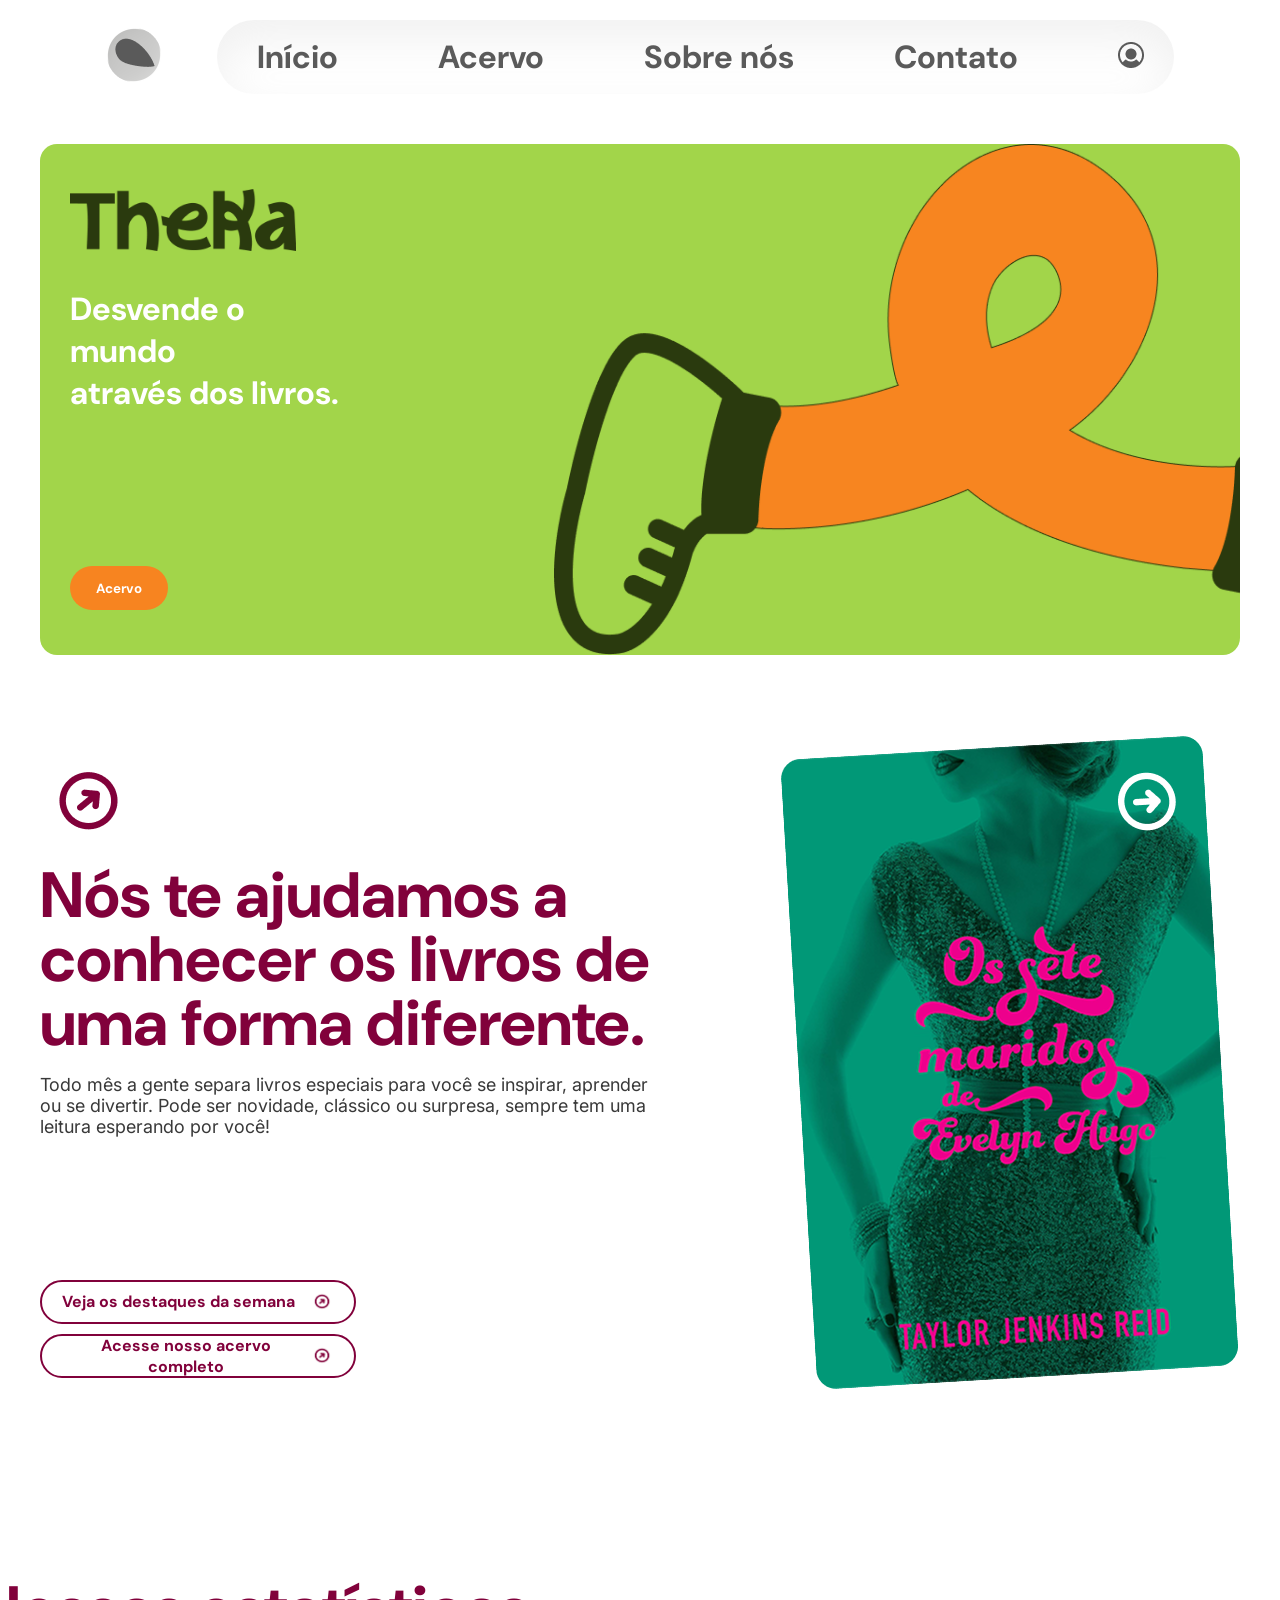
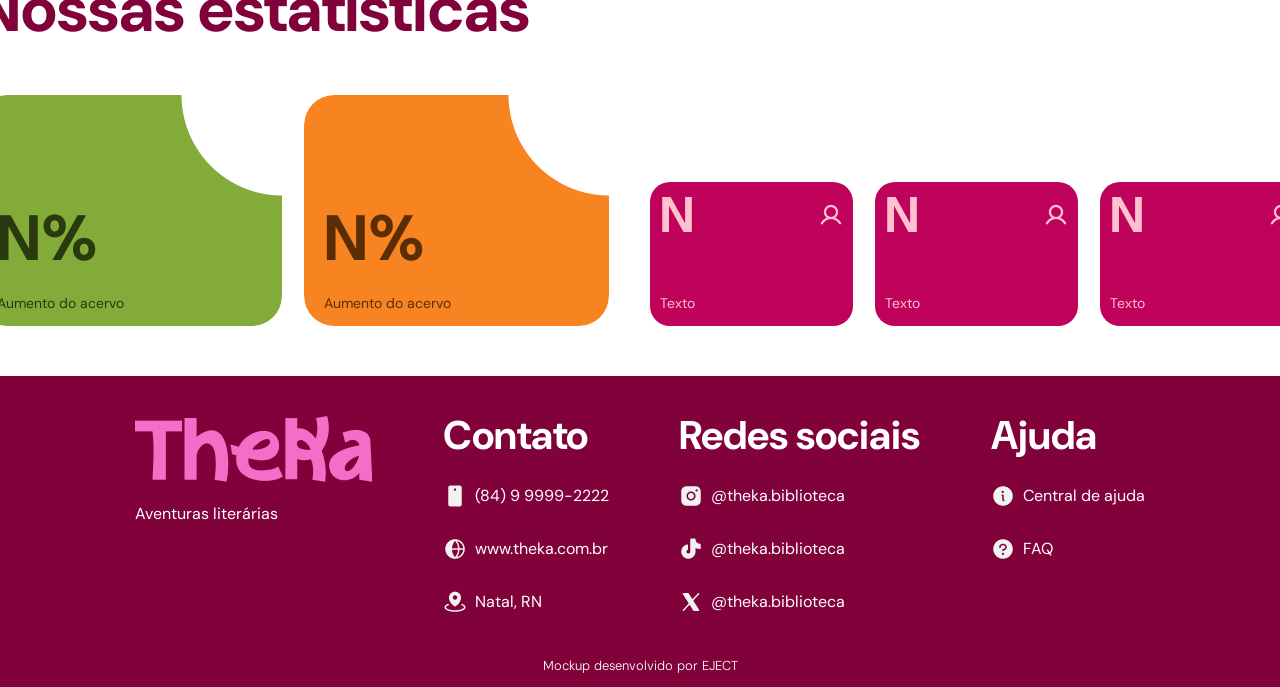
==== commit ad2abe0c: "Último commit" ====
--- a/index.html
+++ b/index.html
@@ -14,10 +14,10 @@
         <nav>
             <ul class="containerTexto_nav">
                 <li class="texto_nav"><a href="../index.html">Início</a></li>
-                <li class="texto_nav"><a href="../html/acervo.html">Acervo</a></li>
-                <li class="texto_nav"><a href="#">Sobre nós</a></li>
-                <li class="texto_nav"><a href="../html/contato.html">Contato</a></li>
-                <li class="texto_nav"><a href="#"><img src="../imagens/Icone_Perfil.png" alt=""></a></li>
+                <li class="texto_nav"><a href="html/acervo.html">Acervo</a></li>
+                <li class="texto_nav"><a href="html/sobre_nos.html">Sobre nós</a></li>
+                <li class="texto_nav"><a href="html/contato.html">Contato</a></li>
+                <li class="texto_nav"><a href="html/login.html"><img src="../imagens/Icone_Perfil.png" alt=""></a></li>
             </ul>
         </nav>
     </header>
--- a/style/index.css
+++ b/style/index.css
@@ -15,11 +15,19 @@
     --CINZA400: #7E7E7D;
     --CINZA500: #5A5A5A;
     --CINZA600: #393939;
+    --VERDE: #A1D54A;
     --VERDEOLIVA200: #A2D54A;
     --VERDEOLIVA300: #82AB3A;
     --VERDEOLIVA400: #62832A;
     --VERDEOLIVA500: #455E1C;
     --VERDEOLIVA600: #2A3A0E;
+    --VERDEOLIVA700: #111A04;
+    --VERDEMUSGO500: #005842;
+    --VERDEMUSGO700: #003426;
+    --AMARELO600: #F8C200;
+    --ROXO500: #D532A7;
+    --ROXO600: #63124C;
+   
 }
 body{
     margin: 0 auto;
@@ -429,7 +437,7 @@
     right: 320px;
     margin-bottom: 10px;
 }
-.livrosAcervo{
+#livrosAcervo{
     display: grid;
     grid-template-columns: repeat(5, 230px);
     place-items: center;
@@ -459,6 +467,7 @@
     justify-content: right;
     margin-right: 145px;
     margin-top: 20px;
+
 }.opcoesFiltroAcervo{
     width: 201px;
     border: 2px solid var(--ROSA600);
@@ -653,4 +662,123 @@
     flex-direction: column;
     align-items: center;
     gap: 80px;
-}+}
+.headerBanner{
+    background-color: var(--ROSA500);
+    padding-top: 40px;
+    padding-bottom: 60px;
+}
+.headerSobreNos{
+    margin-top: 0;
+}
+.bannerSobreNos{
+    display: flex;
+    align-items: end;
+    justify-content: left;
+}
+.mascoteAmarelo{
+    position: relative;
+    right: 180px;
+}
+.logoTexto_sobrenos{
+    color: white;
+    display: flex;
+    flex-direction: column;
+    position: relative;
+    right: 100px;
+}
+.bannerNossaH{
+    width: 1200px;
+    height: 629px;
+    background-color: var(--VERDE);
+    color: var(--VERDEOLIVA700);
+    display: flex;
+    justify-content: space-between;
+    border-radius: 20px;
+}
+.bannerNossaH h1{
+    font-size: 64px;
+    font-weight: bold;
+}
+.textoNossaH{
+    display: flex;
+    flex-direction: column;
+    gap: 180px;
+    margin-left: 60px;
+}
+.imagemBannerNossa{
+   display: block;
+   max-width: 100%;
+}
+.card01{
+    width: 387px;
+    height: 266px;
+    border-radius: 20px;
+    background-color: var(--AMARELO600);
+    display: flex;
+    flex-direction: column;
+    align-items: end;
+}
+
+.card01 h3{
+    font-size: 32px;
+    color: var(--ROSA600);
+    position: relative;
+    right: 90px;
+}
+.card03 img{
+    position: relative;
+    bottom: 28px;
+}
+.card02 img{
+    position: relative;
+    bottom: 48px;
+}
+.card02{
+    width: 387px;
+    height: 266px;
+    border-radius: 20px;
+    background-color: var(--VERDEOLIVA200);
+    display: flex;
+    flex-direction: column;
+    align-items: end;
+}
+.card02 h3{
+    font-size: 32px;
+    color: var(--LARANJA300);
+    position: relative;
+    right: 90px;
+}
+.card03{
+    width: 387px;
+    height: 266px;
+    border-radius: 20px;
+    background-color: var(--ROSA500);
+    display: flex;
+    flex-direction: column;
+    align-items: end;
+}
+.card03 h3{
+    font-size: 32px;
+    color: var(--LARANJA300);
+    position: relative;
+    right: 90px;
+}
+.containerValoresEquipe{
+    display: flex;
+    gap: 21px;
+}
+.mainSobreNos{
+    display: flex;
+    flex-direction: column;
+    justify-content: center;
+    align-items: center;
+    gap: 40px;
+    margin-top: 40px;
+}
+.equipe01{
+    width: 286px;
+    height: 286px;
+    border-radius: 20px;
+    background-color: #F78520;
+}
--- a/style/footer.css
+++ b/style/footer.css
@@ -12,7 +12,6 @@
 body{
     margin: 0 auto;
     font-family: "DM Sans", "Inter", sans-serif;
-    margin-top: 30px;
 }
 footer{
     background-color: var(--ROSA600);
